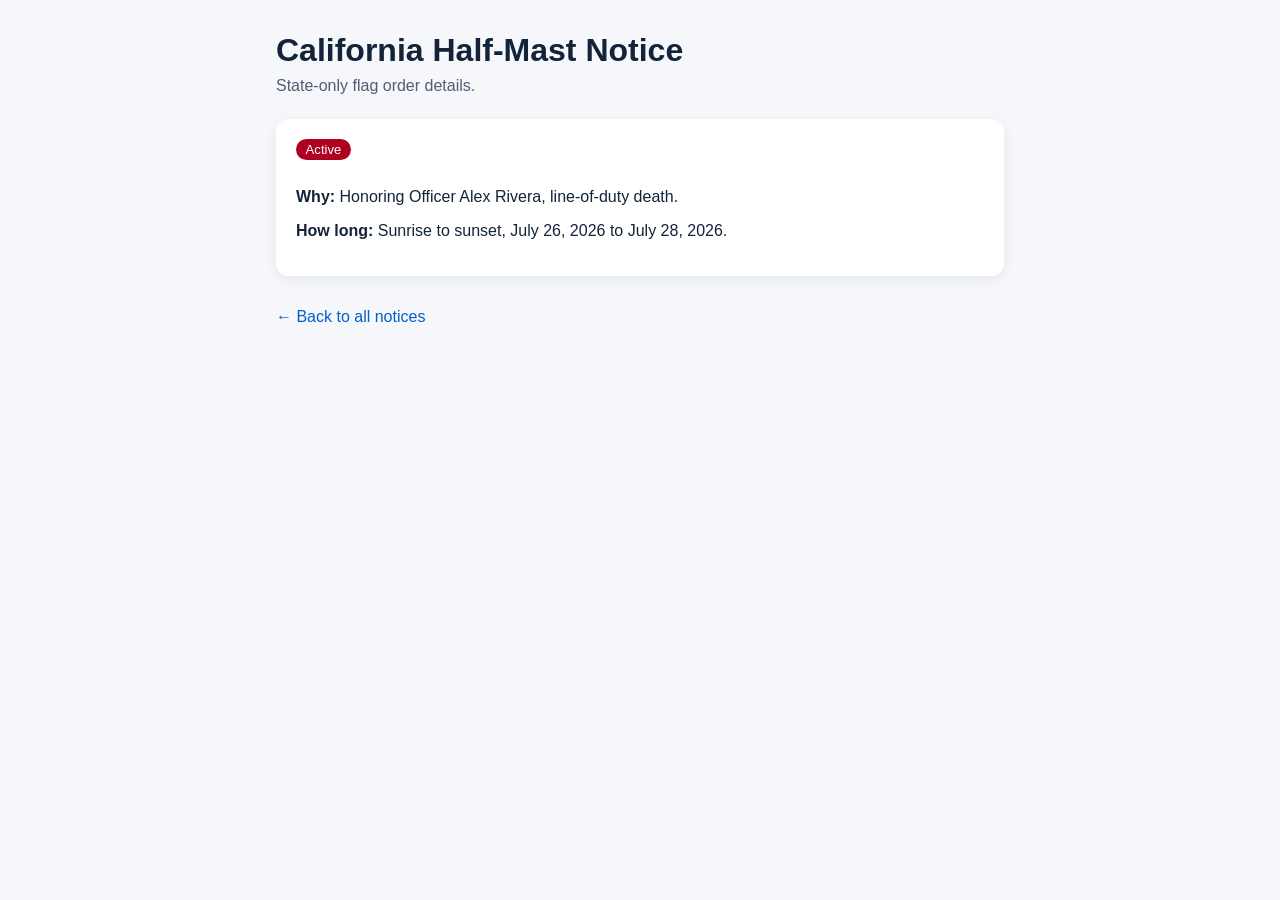
==== states/california.html @ 6ebbb462 "Add simple half-mast web UI pages" ====
<!doctype html>
<html lang="en">
  <head>
    <meta charset="UTF-8" />
    <meta name="viewport" content="width=device-width, initial-scale=1.0" />
    <title>California Half-Mast Notice</title>
    <link rel="stylesheet" href="../styles.css" />
  </head>
  <body>
    <main class="container">
      <header class="page-header">
        <h1>California Half-Mast Notice</h1>
        <p>State-only flag order details.</p>
      </header>

      <section class="notice">
        <p class="status">Active</p>
        <p><strong>Why:</strong> Honoring Officer Alex Rivera, line-of-duty death.</p>
        <p><strong>How long:</strong> Sunrise to sunset, July 26, 2026 to July 28, 2026.</p>
      </section>

      <a class="back-link" href="../index.html">← Back to all notices</a>
    </main>
  </body>
</html>
---- styles.css ----
* {
  box-sizing: border-box;
}

body {
  margin: 0;
  font-family: Inter, -apple-system, BlinkMacSystemFont, "Segoe UI", sans-serif;
  color: #13233a;
  background: #f5f7fb;
}

.container {
  max-width: 760px;
  margin: 0 auto;
  padding: 2rem 1rem 3rem;
}

.page-header {
  margin-bottom: 1.5rem;
}

h1,
h2 {
  margin: 0 0 0.5rem;
}

.page-header p {
  margin: 0;
  color: #4f5d73;
}

.notice {
  background: #fff;
  border-radius: 12px;
  padding: 1.25rem;
  box-shadow: 0 3px 12px rgba(18, 37, 63, 0.08);
  margin-bottom: 1rem;
}

.notice--nationwide {
  border-top: 4px solid #b00020;
}

.status {
  display: inline-block;
  margin: 0 0 0.75rem;
  padding: 0.2rem 0.6rem;
  border-radius: 999px;
  font-size: 0.82rem;
  color: #fff;
  background: #b00020;
}

.notice-list ul {
  margin: 0;
  padding-left: 1.1rem;
}

.notice-list a {
  color: #005fcc;
  text-decoration: none;
}

.notice-list a:hover {
  text-decoration: underline;
}

.back-link {
  display: inline-block;
  margin-top: 1rem;
  color: #005fcc;
  text-decoration: none;
}

.back-link:hover {
  text-decoration: underline;
}
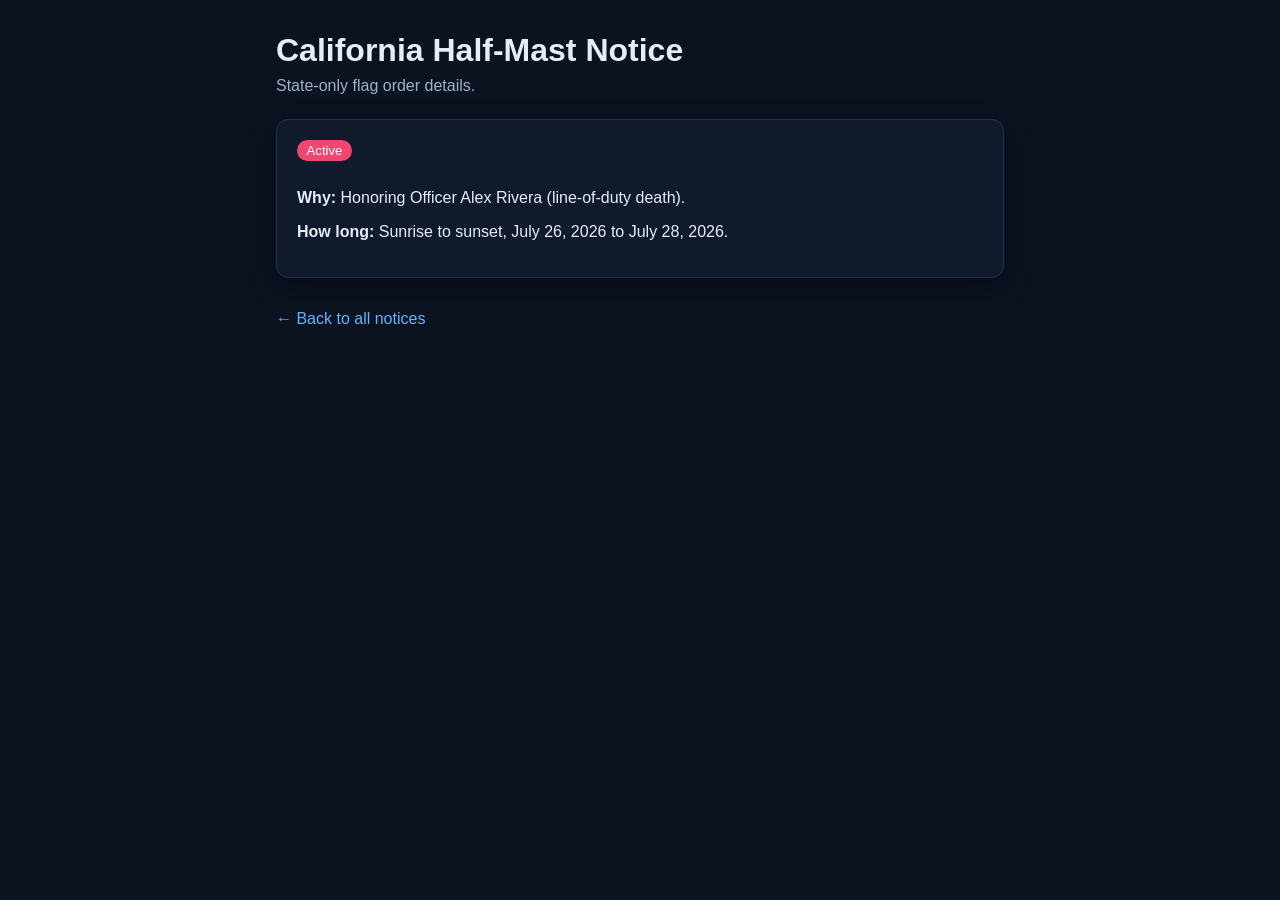
==== commit 1b05459c: "Load notices from shared JSON data" ====
--- a/states/california.html
+++ b/states/california.html
@@ -6,20 +6,21 @@
     <title>California Half-Mast Notice</title>
     <link rel="stylesheet" href="../styles.css" />
   </head>
-  <body>
+  <body data-page="state" data-state="california">
     <main class="container">
       <header class="page-header">
         <h1>California Half-Mast Notice</h1>
         <p>State-only flag order details.</p>
       </header>
 
-      <section class="notice">
-        <p class="status">Active</p>
-        <p><strong>Why:</strong> Honoring Officer Alex Rivera, line-of-duty death.</p>
-        <p><strong>How long:</strong> Sunrise to sunset, July 26, 2026 to July 28, 2026.</p>
+      <section class="notice" id="state-notice">
+        <p class="status">Loading</p>
+        <p><strong>Why:</strong> Loading notice details...</p>
+        <p><strong>How long:</strong> Loading notice details...</p>
       </section>
 
       <a class="back-link" href="../index.html">← Back to all notices</a>
     </main>
+    <script src="../script.js"></script>
   </body>
 </html>
--- a/styles.css
+++ b/styles.css
@@ -5,8 +5,8 @@
 body {
   margin: 0;
   font-family: Inter, -apple-system, BlinkMacSystemFont, "Segoe UI", sans-serif;
-  color: #13233a;
-  background: #f5f7fb;
+  color: #e6edf7;
+  background: #0b1220;
 }
 
 .container {
@@ -26,19 +26,20 @@
 
 .page-header p {
   margin: 0;
-  color: #4f5d73;
+  color: #9fb1cc;
 }
 
 .notice {
-  background: #fff;
+  background: #111a2b;
   border-radius: 12px;
   padding: 1.25rem;
-  box-shadow: 0 3px 12px rgba(18, 37, 63, 0.08);
+  box-shadow: 0 8px 24px rgba(0, 0, 0, 0.35);
   margin-bottom: 1rem;
+  border: 1px solid #22324d;
 }
 
 .notice--nationwide {
-  border-top: 4px solid #b00020;
+  border-top: 4px solid #ef476f;
 }
 
 .status {
@@ -48,27 +49,65 @@
   border-radius: 999px;
   font-size: 0.82rem;
   color: #fff;
-  background: #b00020;
+  background: #ef476f;
 }
 
-.notice-list ul {
-  margin: 0;
-  padding-left: 1.1rem;
+.state-cards {
+  display: grid;
+  gap: 0.85rem;
 }
 
-.notice-list a {
-  color: #005fcc;
-  text-decoration: none;
+.state-card {
+  display: flex;
+  gap: 0.9rem;
+  align-items: center;
+  background: #111a2b;
+  border: 1px solid #22324d;
+  border-radius: 12px;
+  padding: 0.9rem;
 }
 
-.notice-list a:hover {
+.state-card__icon {
+  width: 64px;
+  height: 64px;
+  flex: 0 0 64px;
+  display: grid;
+  place-items: center;
+  border-radius: 10px;
+  background: #0e1728;
+  border: 1px solid #2a3b59;
+}
+
+.state-card__icon svg {
+  width: 46px;
+  height: 46px;
+  fill: #66b3ff;
+}
+
+.state-card__content h3 {
+  margin: 0 0 0.25rem;
+}
+
+.state-card__content p {
+  margin: 0 0 0.45rem;
+  color: #9fb1cc;
+  font-size: 0.95rem;
+}
+
+.state-card__link {
+  color: #66b3ff;
+  text-decoration: none;
+  font-weight: 600;
+}
+
+.state-card__link:hover {
   text-decoration: underline;
 }
 
 .back-link {
   display: inline-block;
   margin-top: 1rem;
-  color: #005fcc;
+  color: #66b3ff;
   text-decoration: none;
 }
 
